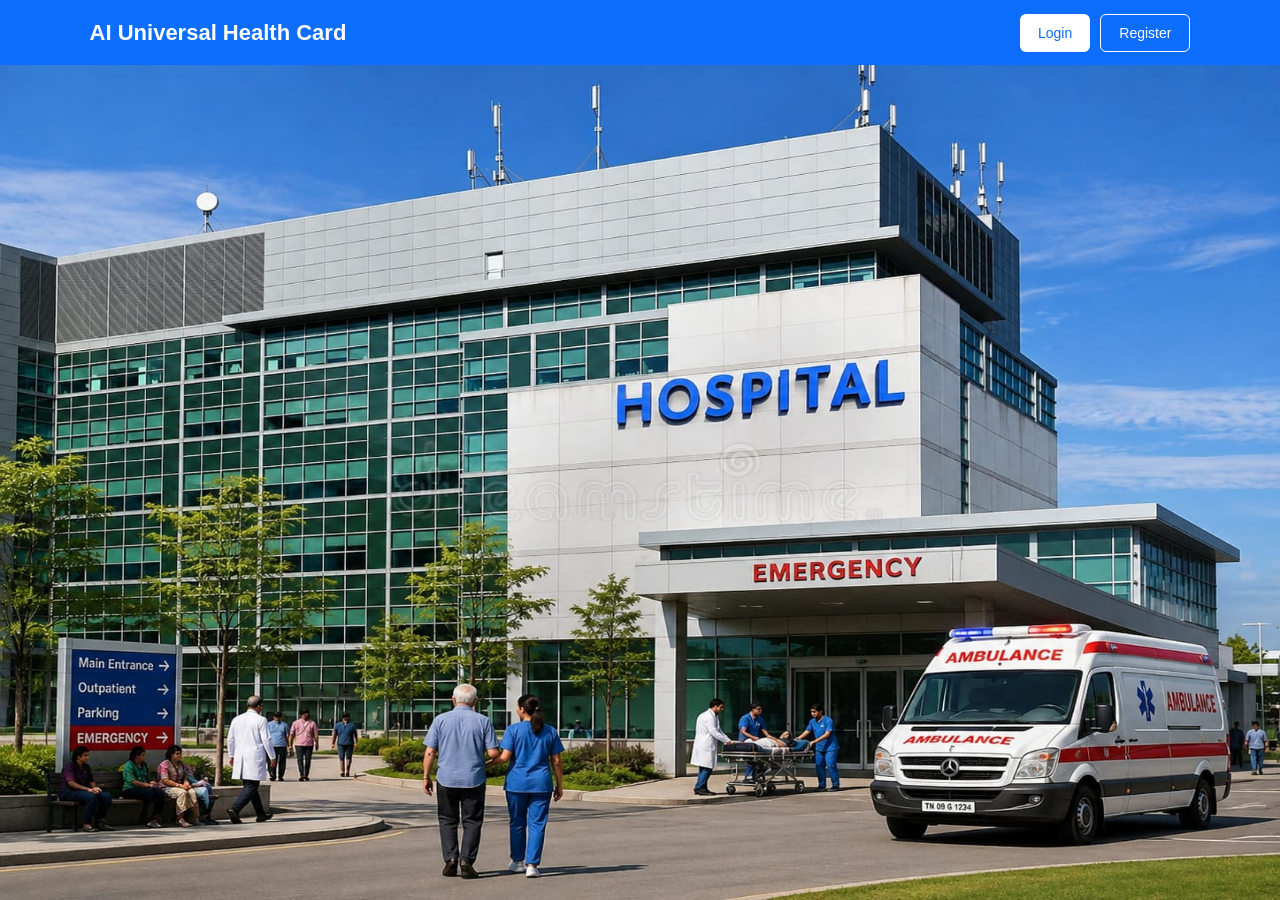
==== ai_universal_health_card_real/frontend/index.html @ 3edf0f59 "Initial AI Universal Health Card project" ====
<!doctype html>
<html lang="en">
  <head>
    <meta charset="UTF-8" />

    <meta name="viewport" content="width=device-width, initial-scale=1.0" />

    <title>AI Universal Health Card</title>

    <style>
      * {
        margin: 0;
        padding: 0;
        box-sizing: border-box;
      }

      html,
      body {
        width: 100%;
        height: 100%;
        font-family: Arial, sans-serif;
        background: white;
        overflow: hidden;
      }

      /* =========================
       HEADER
    ========================== */

      .header {
        width: 100%;
        height: 65px;

        background: #0d6efd;

        display: flex;
        align-items: center;
        justify-content: space-between;

        padding: 0 7%;

        position: relative;
        z-index: 10;
      }

      .logo {
        color: white;
        font-size: 22px;
        font-weight: bold;
      }

      .buttons {
        display: flex;
        gap: 10px;
      }

      button {
        cursor: pointer;
        font-size: 14px;
        border-radius: 6px;
        padding: 10px 18px;
      }

      .login-btn {
        background: white;
        color: #0d6efd;
        border: none;
      }

      .register-btn {
        background: transparent;
        color: white;
        border: 1px solid white;
      }

      .login-btn:hover {
        background: #eaf2ff;
      }

      .register-btn:hover {
        background: white;
        color: #0d6efd;
      }

      /* =========================
       HOSPITAL IMAGE
       FULL SCREEN
       NO WHITE SPACE
    ========================== */

      .hospital-section {
        width: 100%;
        height: calc(100vh - 65px);

        background-image: url("hospital.jpg");

        /* Full image area */
        background-size: 100% 100%;

        background-position: center;
        background-repeat: no-repeat;
      }

      /* =========================
       MOBILE
    ========================== */

      @media (max-width: 700px) {
        .header {
          height: 60px;
          padding: 0 5%;
        }

        .logo {
          font-size: 17px;
        }

        .buttons {
          gap: 6px;
        }

        button {
          padding: 8px 11px;
          font-size: 12px;
        }

        .hospital-section {
          width: 100%;
          height: calc(100vh - 60px);

          background-image: url("hospital.jpg");

          /* Mobile-லயும் full screen */
          background-size: 100% 100%;

          background-position: center;
          background-repeat: no-repeat;
        }
      }
    </style>
  </head>

  <body>
    <!-- =========================
       HEADER
  ========================== -->

    <header class="header">
      <div class="logo">AI Universal Health Card</div>

      <div class="buttons">
        <button class="login-btn" onclick="goToLogin()">Login</button>

        <button class="register-btn" onclick="goToRegister()">Register</button>
      </div>
    </header>

    <!-- =========================
       HOSPITAL BACKGROUND
       NO TEXT OVER IMAGE
  ========================== -->

    <section class="hospital-section"></section>

    <!-- =========================
       JAVASCRIPT
  ========================== -->

    <script>
      function goToLogin() {
        window.location.href = "login.html";
      }

      function goToRegister() {
        window.location.href = "register.html";
      }
    </script>
  </body>
</html>
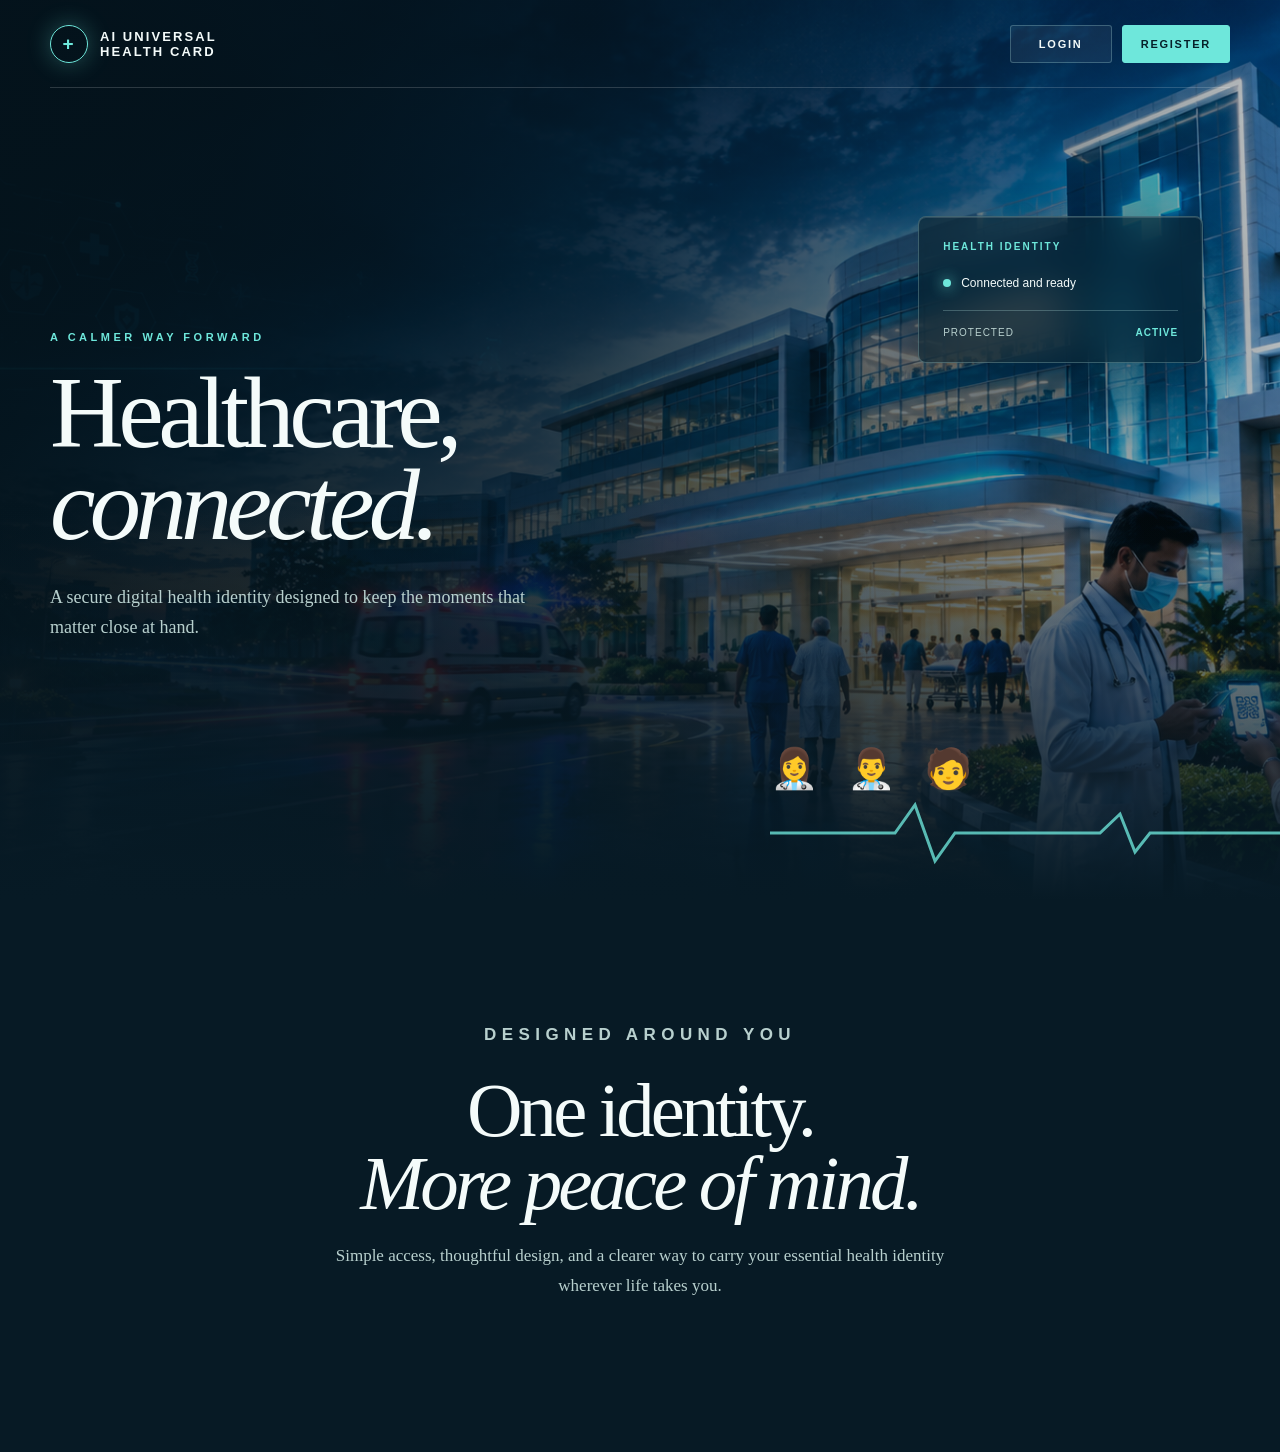
==== commit 2cf42155: "Redesign public healthcare homepage" ====
--- a/ai_universal_health_card_real/frontend/index.html
+++ b/ai_universal_health_card_real/frontend/index.html
@@ -2,178 +2,474 @@
 <html lang="en">
   <head>
     <meta charset="UTF-8" />
-
     <meta name="viewport" content="width=device-width, initial-scale=1.0" />
-
+    <meta name="theme-color" content="#071a25" />
     <title>AI Universal Health Card</title>
-
     <style>
+      :root {
+        --ink: #f4fbfa;
+        --muted: #b8d0ce;
+        --cyan: #6ee7db;
+        --navy: #071a25;
+        --glass: rgba(7, 31, 42, 0.62);
+        --line: rgba(205, 255, 247, 0.24);
+      }
+
       * {
+        box-sizing: border-box;
         margin: 0;
-        padding: 0;
-        box-sizing: border-box;
-      }
-
-      html,
+      }
+      html {
+        scroll-behavior: smooth;
+      }
       body {
-        width: 100%;
-        height: 100%;
-        font-family: Arial, sans-serif;
-        background: white;
-        overflow: hidden;
-      }
-
-      /* =========================
-       HEADER
-    ========================== */
-
-      .header {
-        width: 100%;
-        height: 65px;
-
-        background: #0d6efd;
-
+        min-width: 320px;
+        overflow-x: hidden;
+        background: var(--navy);
+        color: var(--ink);
+        font-family: Georgia, "Times New Roman", serif;
+      }
+      a {
+        color: inherit;
+      }
+
+      .site-header {
+        position: absolute;
+        inset: 0 0 auto;
+        z-index: 10;
         display: flex;
         align-items: center;
         justify-content: space-between;
-
-        padding: 0 7%;
-
-        position: relative;
-        z-index: 10;
-      }
-
-      .logo {
-        color: white;
-        font-size: 22px;
-        font-weight: bold;
-      }
-
-      .buttons {
+        width: min(1180px, calc(100% - 48px));
+        height: 88px;
+        margin: auto;
+        border-bottom: 1px solid rgba(255, 255, 255, 0.16);
+      }
+      .brand {
+        display: inline-flex;
+        align-items: center;
+        gap: 12px;
+        color: var(--ink);
+        font-family: "Trebuchet MS", sans-serif;
+        font-size: 13px;
+        font-weight: 700;
+        letter-spacing: 0.16em;
+        text-decoration: none;
+        text-transform: uppercase;
+      }
+      .brand-mark {
+        display: grid;
+        width: 38px;
+        height: 38px;
+        place-items: center;
+        border: 1px solid var(--cyan);
+        border-radius: 50%;
+        color: var(--cyan);
+        font-size: 19px;
+        box-shadow: 0 0 24px rgba(110, 231, 219, 0.3);
+      }
+      .actions {
         display: flex;
         gap: 10px;
       }
-
-      button {
-        cursor: pointer;
-        font-size: 14px;
-        border-radius: 6px;
-        padding: 10px 18px;
-      }
-
-      .login-btn {
-        background: white;
-        color: #0d6efd;
-        border: none;
-      }
-
-      .register-btn {
-        background: transparent;
-        color: white;
-        border: 1px solid white;
-      }
-
-      .login-btn:hover {
-        background: #eaf2ff;
-      }
-
-      .register-btn:hover {
-        background: white;
-        color: #0d6efd;
-      }
-
-      /* =========================
-       HOSPITAL IMAGE
-       FULL SCREEN
-       NO WHITE SPACE
-    ========================== */
-
-      .hospital-section {
-        width: 100%;
-        height: calc(100vh - 65px);
-
-        background-image: url("hospital.jpg");
-
-        /* Full image area */
-        background-size: 100% 100%;
-
-        background-position: center;
-        background-repeat: no-repeat;
-      }
-
-      /* =========================
-       MOBILE
-    ========================== */
-
-      @media (max-width: 700px) {
-        .header {
-          height: 60px;
-          padding: 0 5%;
-        }
-
-        .logo {
-          font-size: 17px;
-        }
-
-        .buttons {
-          gap: 6px;
-        }
-
-        button {
-          padding: 8px 11px;
-          font-size: 12px;
-        }
-
-        .hospital-section {
-          width: 100%;
-          height: calc(100vh - 60px);
-
-          background-image: url("hospital.jpg");
-
-          /* Mobile-லயும் full screen */
-          background-size: 100% 100%;
-
-          background-position: center;
-          background-repeat: no-repeat;
+      .action {
+        display: inline-flex;
+        align-items: center;
+        justify-content: center;
+        min-width: 102px;
+        padding: 12px 18px;
+        border: 1px solid var(--line);
+        border-radius: 3px;
+        font-family: "Trebuchet MS", sans-serif;
+        font-size: 11px;
+        font-weight: 700;
+        letter-spacing: 0.16em;
+        text-decoration: none;
+        text-transform: uppercase;
+        transition:
+          transform 180ms ease,
+          background 180ms ease,
+          color 180ms ease;
+      }
+      .action:hover {
+        transform: translateY(-2px);
+      }
+      .action-login {
+        background: rgba(255, 255, 255, 0.06);
+      }
+      .action-register {
+        border-color: var(--cyan);
+        background: var(--cyan);
+        color: #062029;
+      }
+      .action-register:hover {
+        background: #b4fff5;
+      }
+
+      .hero {
+        position: relative;
+        display: grid;
+        min-height: 100vh;
+        align-items: center;
+        isolation: isolate;
+        overflow: hidden;
+        background:
+          linear-gradient(
+            90deg,
+            rgba(4, 19, 27, 0.95) 0%,
+            rgba(4, 20, 28, 0.78) 46%,
+            rgba(4, 21, 28, 0.28) 100%
+          ),
+          url("hospital.jpg") center / cover no-repeat;
+      }
+      .hero::after {
+        position: absolute;
+        inset: 0;
+        z-index: -1;
+        background: linear-gradient(180deg, transparent 55%, var(--navy) 100%);
+        content: "";
+      }
+      .hero-inner {
+        position: relative;
+        z-index: 2;
+        width: min(1180px, calc(100% - 48px));
+        margin: 0 auto;
+        padding-top: 74px;
+      }
+      .eyebrow {
+        margin-bottom: 24px;
+        color: var(--cyan);
+        font-family: "Trebuchet MS", sans-serif;
+        font-size: 11px;
+        font-weight: 700;
+        letter-spacing: 0.32em;
+        text-transform: uppercase;
+      }
+      h1 {
+        max-width: 680px;
+        font-size: clamp(3.4rem, 8vw, 7.5rem);
+        font-weight: 400;
+        letter-spacing: -0.055em;
+        line-height: 0.9;
+      }
+      .hero-copy {
+        max-width: 480px;
+        margin-top: 30px;
+        color: var(--muted);
+        font-size: 18px;
+        line-height: 1.7;
+      }
+
+      .glass-card {
+        position: absolute;
+        top: 24%;
+        right: max(6%, calc((100% - 1180px) / 2));
+        width: 285px;
+        padding: 24px;
+        border: 1px solid var(--line);
+        border-radius: 8px;
+        background: var(--glass);
+        box-shadow:
+          0 22px 80px rgba(0, 0, 0, 0.35),
+          inset 0 1px rgba(255, 255, 255, 0.14);
+        backdrop-filter: blur(18px);
+        animation: drift 6s ease-in-out infinite;
+      }
+      .card-label {
+        margin-bottom: 24px;
+        color: var(--cyan);
+        font-family: "Trebuchet MS", sans-serif;
+        font-size: 10px;
+        font-weight: 700;
+        letter-spacing: 0.2em;
+        text-transform: uppercase;
+      }
+      .card-pulse {
+        display: flex;
+        align-items: center;
+        gap: 10px;
+        margin-bottom: 20px;
+        font-family: "Trebuchet MS", sans-serif;
+        font-size: 12px;
+      }
+      .pulse-dot {
+        width: 8px;
+        height: 8px;
+        border-radius: 50%;
+        background: var(--cyan);
+        box-shadow: 0 0 14px var(--cyan);
+      }
+      .card-rule {
+        height: 1px;
+        margin: 16px 0;
+        background: var(--line);
+      }
+      .card-foot {
+        display: flex;
+        justify-content: space-between;
+        color: var(--muted);
+        font-family: "Trebuchet MS", sans-serif;
+        font-size: 10px;
+        letter-spacing: 0.1em;
+        text-transform: uppercase;
+      }
+      .card-foot strong {
+        color: var(--cyan);
+      }
+
+      .ambulance,
+      .person {
+        position: absolute;
+        z-index: 1;
+        user-select: none;
+      }
+      .ambulance {
+        bottom: 13%;
+        left: -100px;
+        font-size: 64px;
+        animation: drive 14s linear infinite;
+      }
+      .person {
+        bottom: 12%;
+        font-size: 39px;
+        animation: bob 4s ease-in-out infinite;
+      }
+      .person-one {
+        right: 36%;
+      }
+      .person-two {
+        right: 30%;
+        animation-delay: -1.3s;
+      }
+      .person-three {
+        right: 24%;
+        animation-delay: -2.4s;
+      }
+
+      .ecg {
+        position: absolute;
+        right: 0;
+        bottom: 32px;
+        width: min(510px, 45vw);
+        height: 70px;
+        overflow: hidden;
+        opacity: 0.78;
+      }
+      .ecg-line {
+        width: 1020px;
+        height: 70px;
+        background: url("data:image/svg+xml,%3Csvg xmlns='http://www.w3.org/2000/svg' width='1020' height='70'%3E%3Cpolyline points='0,35 100,35 125,35 145,7 165,63 185,35 300,35 330,35 350,16 365,54 380,35 500,35 530,35 550,5 570,65 590,35 700,35 730,35 750,12 770,58 790,35 1020,35' fill='none' stroke='%236ee7db' stroke-width='3'/%3E%3C/svg%3E")
+          repeat-x;
+        animation: ecgMove 3.8s linear infinite;
+      }
+
+      .reveal-section {
+        padding: 120px 24px 150px;
+        background: var(--navy);
+        text-align: center;
+      }
+      .reveal-section > div {
+        max-width: 650px;
+        margin: auto;
+      }
+      .reveal-section h2 {
+        margin-bottom: 20px;
+        font-size: clamp(2.5rem, 6vw, 5.5rem);
+        font-weight: 400;
+        letter-spacing: -0.05em;
+        line-height: 0.95;
+      }
+      .reveal-section p {
+        color: var(--muted);
+        font-size: 17px;
+        line-height: 1.8;
+      }
+      .reveal {
+        opacity: 0;
+        transform: translateY(38px);
+        transition:
+          opacity 800ms ease,
+          transform 800ms ease;
+      }
+      .reveal.visible {
+        opacity: 1;
+        transform: translateY(0);
+      }
+
+      @keyframes drive {
+        from {
+          transform: translateX(0);
+        }
+        to {
+          transform: translateX(calc(100vw + 180px));
+        }
+      }
+      @keyframes bob {
+        0%,
+        100% {
+          transform: translateY(0);
+        }
+        50% {
+          transform: translateY(-17px);
+        }
+      }
+      @keyframes drift {
+        0%,
+        100% {
+          transform: translateY(0) rotate(1deg);
+        }
+        50% {
+          transform: translateY(-14px) rotate(-1deg);
+        }
+      }
+      @keyframes ecgMove {
+        from {
+          transform: translateX(0);
+        }
+        to {
+          transform: translateX(-300px);
+        }
+      }
+
+      @media (max-width: 760px) {
+        .site-header {
+          width: calc(100% - 32px);
+          height: 72px;
+        }
+        .brand {
+          font-size: 10px;
+          letter-spacing: 0.1em;
+        }
+        .brand-mark {
+          width: 32px;
+          height: 32px;
+          font-size: 15px;
+        }
+        .action {
+          min-width: 78px;
+          padding: 10px 11px;
+          font-size: 9px;
+        }
+        .hero-inner {
+          width: calc(100% - 32px);
+          padding-top: 100px;
+        }
+        .hero-copy {
+          max-width: 350px;
+          font-size: 16px;
+        }
+        .glass-card {
+          top: auto;
+          right: 16px;
+          bottom: 112px;
+          width: 220px;
+          padding: 17px;
+        }
+        .card-label {
+          margin-bottom: 15px;
+        }
+        .card-rule {
+          margin: 10px 0;
+        }
+        .person {
+          bottom: 20%;
+          font-size: 28px;
+        }
+        .person-one {
+          right: 34%;
+        }
+        .person-two {
+          right: 22%;
+        }
+        .person-three {
+          right: 10%;
+        }
+        .ambulance {
+          bottom: 8%;
+          font-size: 46px;
+        }
+        .ecg {
+          bottom: 20px;
+          width: 250px;
+        }
+      }
+      @media (prefers-reduced-motion: reduce) {
+        *,
+        *::before,
+        *::after {
+          animation-duration: 0.01ms !important;
+          scroll-behavior: auto !important;
+          transition-duration: 0.01ms !important;
         }
       }
     </style>
   </head>
-
   <body>
-    <!-- =========================
-       HEADER
-  ========================== -->
-
-    <header class="header">
-      <div class="logo">AI Universal Health Card</div>
-
-      <div class="buttons">
-        <button class="login-btn" onclick="goToLogin()">Login</button>
-
-        <button class="register-btn" onclick="goToRegister()">Register</button>
-      </div>
+    <header class="site-header">
+      <a
+        class="brand"
+        href="index.html"
+        aria-label="AI Universal Health Card home"
+      >
+        <span class="brand-mark">+</span>
+        <span>AI Universal<br />Health Card</span>
+      </a>
+      <nav class="actions" aria-label="Account access">
+        <a class="action action-login" href="login.html">Login</a>
+        <a class="action action-register" href="register.html">Register</a>
+      </nav>
     </header>
 
-    <!-- =========================
-       HOSPITAL BACKGROUND
-       NO TEXT OVER IMAGE
-  ========================== -->
-
-    <section class="hospital-section"></section>
-
-    <!-- =========================
-       JAVASCRIPT
-  ========================== -->
+    <main>
+      <section class="hero" aria-labelledby="hero-title">
+        <div class="hero-inner">
+          <p class="eyebrow">A calmer way forward</p>
+          <h1 id="hero-title">Healthcare,<br /><em>connected.</em></h1>
+          <p class="hero-copy">
+            A secure digital health identity designed to keep the moments that
+            matter close at hand.
+          </p>
+        </div>
+        <aside class="glass-card" aria-label="Secure health identity preview">
+          <p class="card-label">Health identity</p>
+          <p class="card-pulse">
+            <span class="pulse-dot"></span> Connected and ready
+          </p>
+          <div class="card-rule"></div>
+          <div class="card-foot">
+            <span>Protected</span><strong>Active</strong>
+          </div>
+        </aside>
+        <div class="ambulance" aria-hidden="true">🚑</div>
+        <div class="person person-one" aria-hidden="true">👩‍⚕️</div>
+        <div class="person person-two" aria-hidden="true">👨‍⚕️</div>
+        <div class="person person-three" aria-hidden="true">🧑</div>
+        <div class="ecg" aria-hidden="true"><div class="ecg-line"></div></div>
+      </section>
+      <section class="reveal-section">
+        <div class="reveal">
+          <p class="eyebrow">Designed around you</p>
+          <h2>One identity.<br /><em>More peace of mind.</em></h2>
+          <p>
+            Simple access, thoughtful design, and a clearer way to carry your
+            essential health identity wherever life takes you.
+          </p>
+        </div>
+      </section>
+    </main>
 
     <script>
-      function goToLogin() {
-        window.location.href = "login.html";
-      }
-
-      function goToRegister() {
-        window.location.href = "register.html";
-      }
+      const reveal = document.querySelector(".reveal");
+      const observer = new IntersectionObserver(
+        ([entry]) => {
+          if (entry.isIntersecting) {
+            entry.target.classList.add("visible");
+            observer.disconnect();
+          }
+        },
+        { threshold: 0.2 },
+      );
+      observer.observe(reveal);
     </script>
   </body>
 </html>
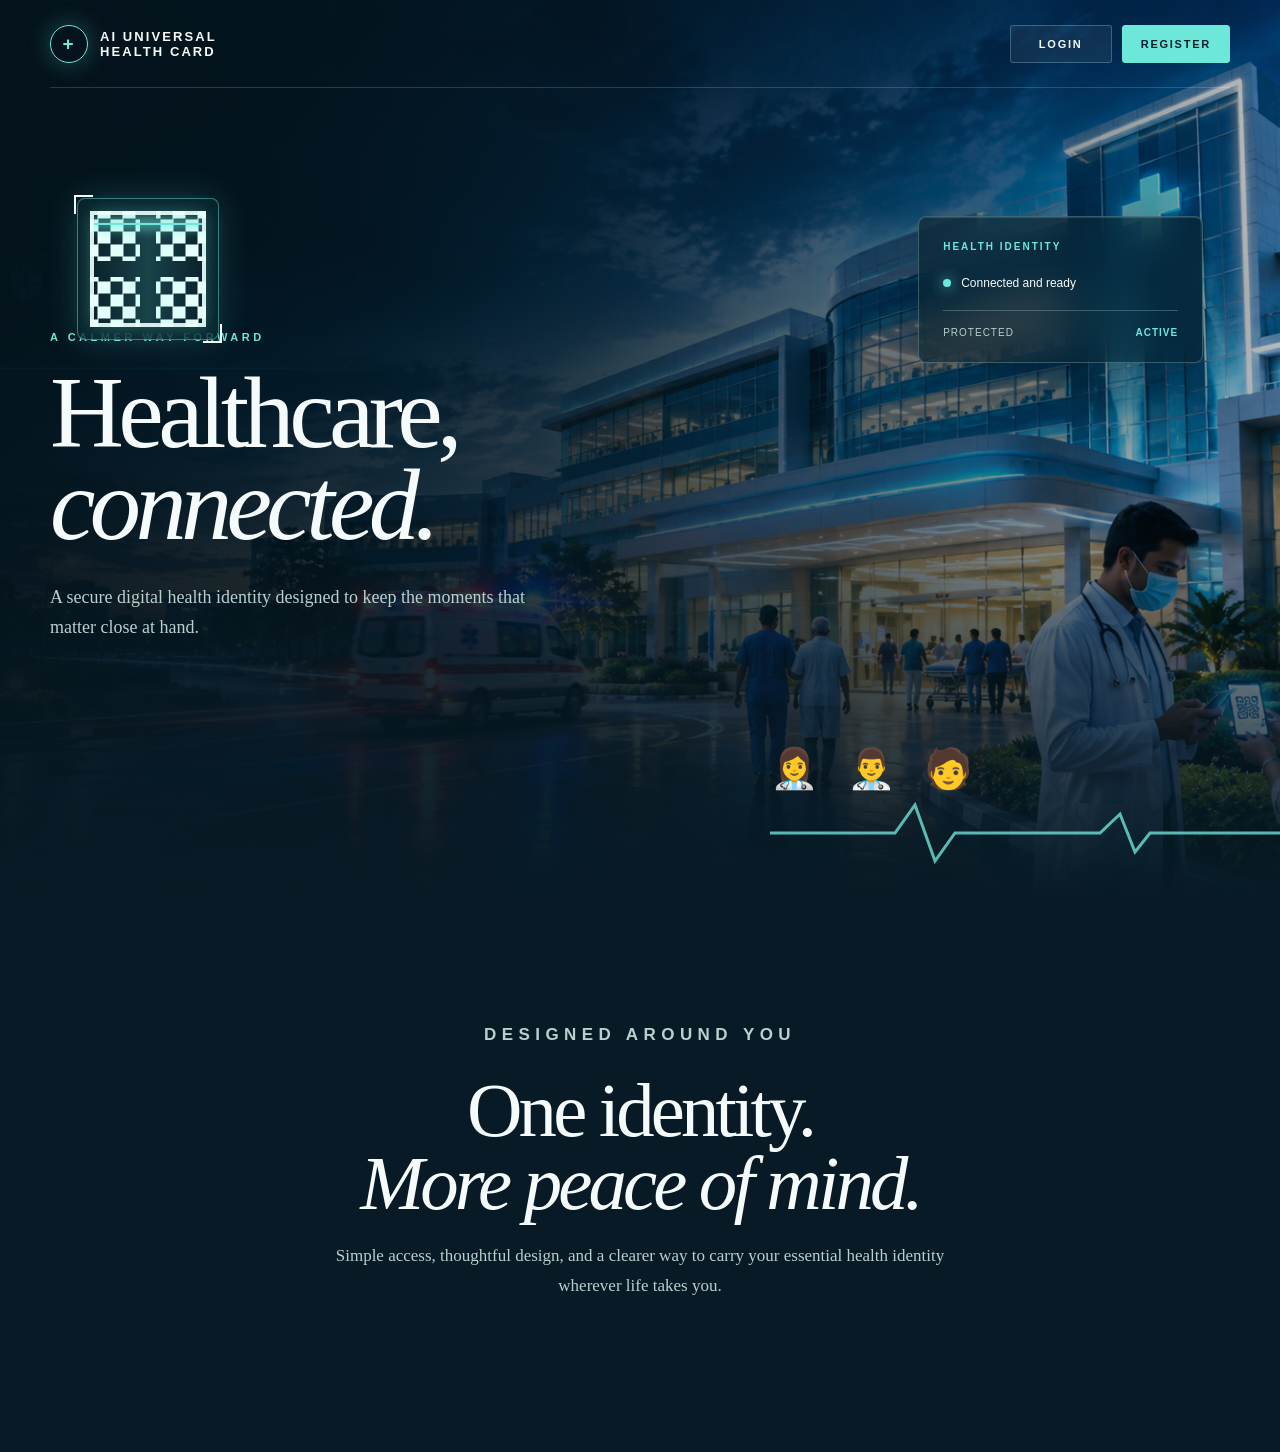
==== commit 6d1df1f1: "Add remaining homepage animations" ====
--- a/ai_universal_health_card_real/frontend/index.html
+++ b/ai_universal_health_card_real/frontend/index.html
@@ -217,6 +217,161 @@
         color: var(--cyan);
       }
 
+      .qr-visual {
+        position: absolute;
+        top: 22%;
+        left: max(6%, calc((100% - 1180px) / 2));
+        z-index: 2;
+        width: 142px;
+        height: 142px;
+        padding: 12px;
+        border: 1px solid rgba(110, 231, 219, 0.48);
+        border-radius: 8px;
+        background: rgba(4, 28, 37, 0.58);
+        box-shadow:
+          0 0 34px rgba(110, 231, 219, 0.18),
+          inset 0 0 22px rgba(110, 231, 219, 0.08);
+        backdrop-filter: blur(12px);
+        animation: qrPulse 3.5s ease-in-out infinite;
+      }
+
+      .qr-visual::before,
+      .qr-visual::after {
+        position: absolute;
+        width: 17px;
+        height: 17px;
+        border-color: var(--cyan);
+        content: "";
+      }
+
+      .qr-visual::before {
+        top: -4px;
+        left: -4px;
+        border-top: 2px solid;
+        border-left: 2px solid;
+      }
+
+      .qr-visual::after {
+        right: -4px;
+        bottom: -4px;
+        border-right: 2px solid;
+        border-bottom: 2px solid;
+      }
+
+      .qr-code {
+        position: relative;
+        width: 100%;
+        height: 100%;
+        overflow: hidden;
+        border: 4px solid rgba(233, 255, 252, 0.92);
+        background:
+          linear-gradient(
+            90deg,
+            transparent 43%,
+            #09232d 43% 57%,
+            transparent 57%
+          ),
+          linear-gradient(
+            0deg,
+            transparent 43%,
+            #09232d 43% 57%,
+            transparent 57%
+          ),
+          repeating-conic-gradient(#e9fffc 0 25%, #09232d 0 50%) 50% / 25px 25px;
+        box-shadow: 0 0 18px rgba(110, 231, 219, 0.4);
+      }
+
+      .qr-code::before {
+        position: absolute;
+        inset: 8px 0 auto;
+        height: 2px;
+        background: var(--cyan);
+        box-shadow: 0 0 12px 3px rgba(110, 231, 219, 0.8);
+        content: "";
+        animation: qrScan 2.4s ease-in-out infinite;
+      }
+
+      .qr-code::after {
+        position: absolute;
+        inset: 0;
+        background: linear-gradient(
+          90deg,
+          transparent,
+          rgba(110, 231, 219, 0.16),
+          transparent
+        );
+        content: "";
+        animation: qrSheen 3.2s linear infinite;
+      }
+
+      .particles {
+        position: absolute;
+        inset: 0;
+        z-index: 0;
+        overflow: hidden;
+        pointer-events: none;
+      }
+
+      .particle {
+        position: absolute;
+        width: 4px;
+        height: 4px;
+        border-radius: 50%;
+        background: var(--cyan);
+        box-shadow: 0 0 12px 2px rgba(110, 231, 219, 0.62);
+        opacity: 0;
+        animation: particleFloat 9s ease-in-out infinite;
+      }
+
+      .particle:nth-child(1) {
+        top: 16%;
+        left: 14%;
+        animation-delay: -1s;
+      }
+      .particle:nth-child(2) {
+        top: 31%;
+        left: 27%;
+        width: 3px;
+        height: 3px;
+        animation-delay: -5s;
+      }
+      .particle:nth-child(3) {
+        top: 63%;
+        left: 8%;
+        animation-delay: -7s;
+      }
+      .particle:nth-child(4) {
+        top: 78%;
+        left: 19%;
+        width: 3px;
+        height: 3px;
+        animation-delay: -3s;
+      }
+      .particle:nth-child(5) {
+        top: 12%;
+        right: 35%;
+        width: 3px;
+        height: 3px;
+        animation-delay: -6s;
+      }
+      .particle:nth-child(6) {
+        top: 42%;
+        right: 11%;
+        animation-delay: -2s;
+      }
+      .particle:nth-child(7) {
+        top: 70%;
+        right: 18%;
+        width: 3px;
+        height: 3px;
+        animation-delay: -8s;
+      }
+      .particle:nth-child(8) {
+        top: 83%;
+        right: 42%;
+        animation-delay: -4s;
+      }
+
       .ambulance,
       .person {
         position: absolute;
@@ -330,6 +485,53 @@
           transform: translateX(-300px);
         }
       }
+      @keyframes qrScan {
+        0%,
+        100% {
+          transform: translateY(0);
+          opacity: 0.55;
+        }
+        50% {
+          transform: translateY(104px);
+          opacity: 1;
+        }
+      }
+      @keyframes qrSheen {
+        from {
+          transform: translateX(-130%);
+        }
+        to {
+          transform: translateX(130%);
+        }
+      }
+      @keyframes qrPulse {
+        0%,
+        100% {
+          box-shadow:
+            0 0 34px rgba(110, 231, 219, 0.18),
+            inset 0 0 22px rgba(110, 231, 219, 0.08);
+        }
+        50% {
+          box-shadow:
+            0 0 48px rgba(110, 231, 219, 0.34),
+            inset 0 0 28px rgba(110, 231, 219, 0.13);
+        }
+      }
+      @keyframes particleFloat {
+        0%,
+        100% {
+          opacity: 0;
+          transform: translate3d(0, 20px, 0) scale(0.7);
+        }
+        25%,
+        75% {
+          opacity: 0.65;
+        }
+        50% {
+          opacity: 0.95;
+          transform: translate3d(18px, -34px, 0) scale(1);
+        }
+      }
 
       @media (max-width: 760px) {
         .site-header {
@@ -357,6 +559,18 @@
         .hero-copy {
           max-width: 350px;
           font-size: 16px;
+        }
+        .qr-visual {
+          top: auto;
+          right: 16px;
+          bottom: 290px;
+          left: auto;
+          width: 104px;
+          height: 104px;
+          padding: 9px;
+        }
+        .qr-code::before {
+          inset: 6px 0 auto;
         }
         .glass-card {
           top: auto;
@@ -391,6 +605,45 @@
         .ecg {
           bottom: 20px;
           width: 250px;
+        }
+      }
+
+      @media (max-width: 430px) {
+        .site-header {
+          width: calc(100% - 24px);
+        }
+        .brand {
+          gap: 7px;
+          font-size: 8px;
+        }
+        .brand-mark {
+          width: 28px;
+          height: 28px;
+          font-size: 13px;
+        }
+        .actions {
+          gap: 5px;
+        }
+        .action {
+          min-width: 68px;
+          padding: 9px 8px;
+          font-size: 8px;
+          letter-spacing: 0.1em;
+        }
+        .hero-inner {
+          width: calc(100% - 24px);
+        }
+        .qr-visual {
+          right: 12px;
+          bottom: 284px;
+          width: 88px;
+          height: 88px;
+          padding: 7px;
+        }
+        .glass-card {
+          right: 12px;
+          bottom: 104px;
+          width: 202px;
         }
       }
       @media (prefers-reduced-motion: reduce) {
@@ -429,6 +682,19 @@
             A secure digital health identity designed to keep the moments that
             matter close at hand.
           </p>
+        </div>
+        <div class="particles" aria-hidden="true">
+          <span class="particle"></span>
+          <span class="particle"></span>
+          <span class="particle"></span>
+          <span class="particle"></span>
+          <span class="particle"></span>
+          <span class="particle"></span>
+          <span class="particle"></span>
+          <span class="particle"></span>
+        </div>
+        <div class="qr-visual" aria-label="Decorative QR visual">
+          <div class="qr-code"></div>
         </div>
         <aside class="glass-card" aria-label="Secure health identity preview">
           <p class="card-label">Health identity</p>
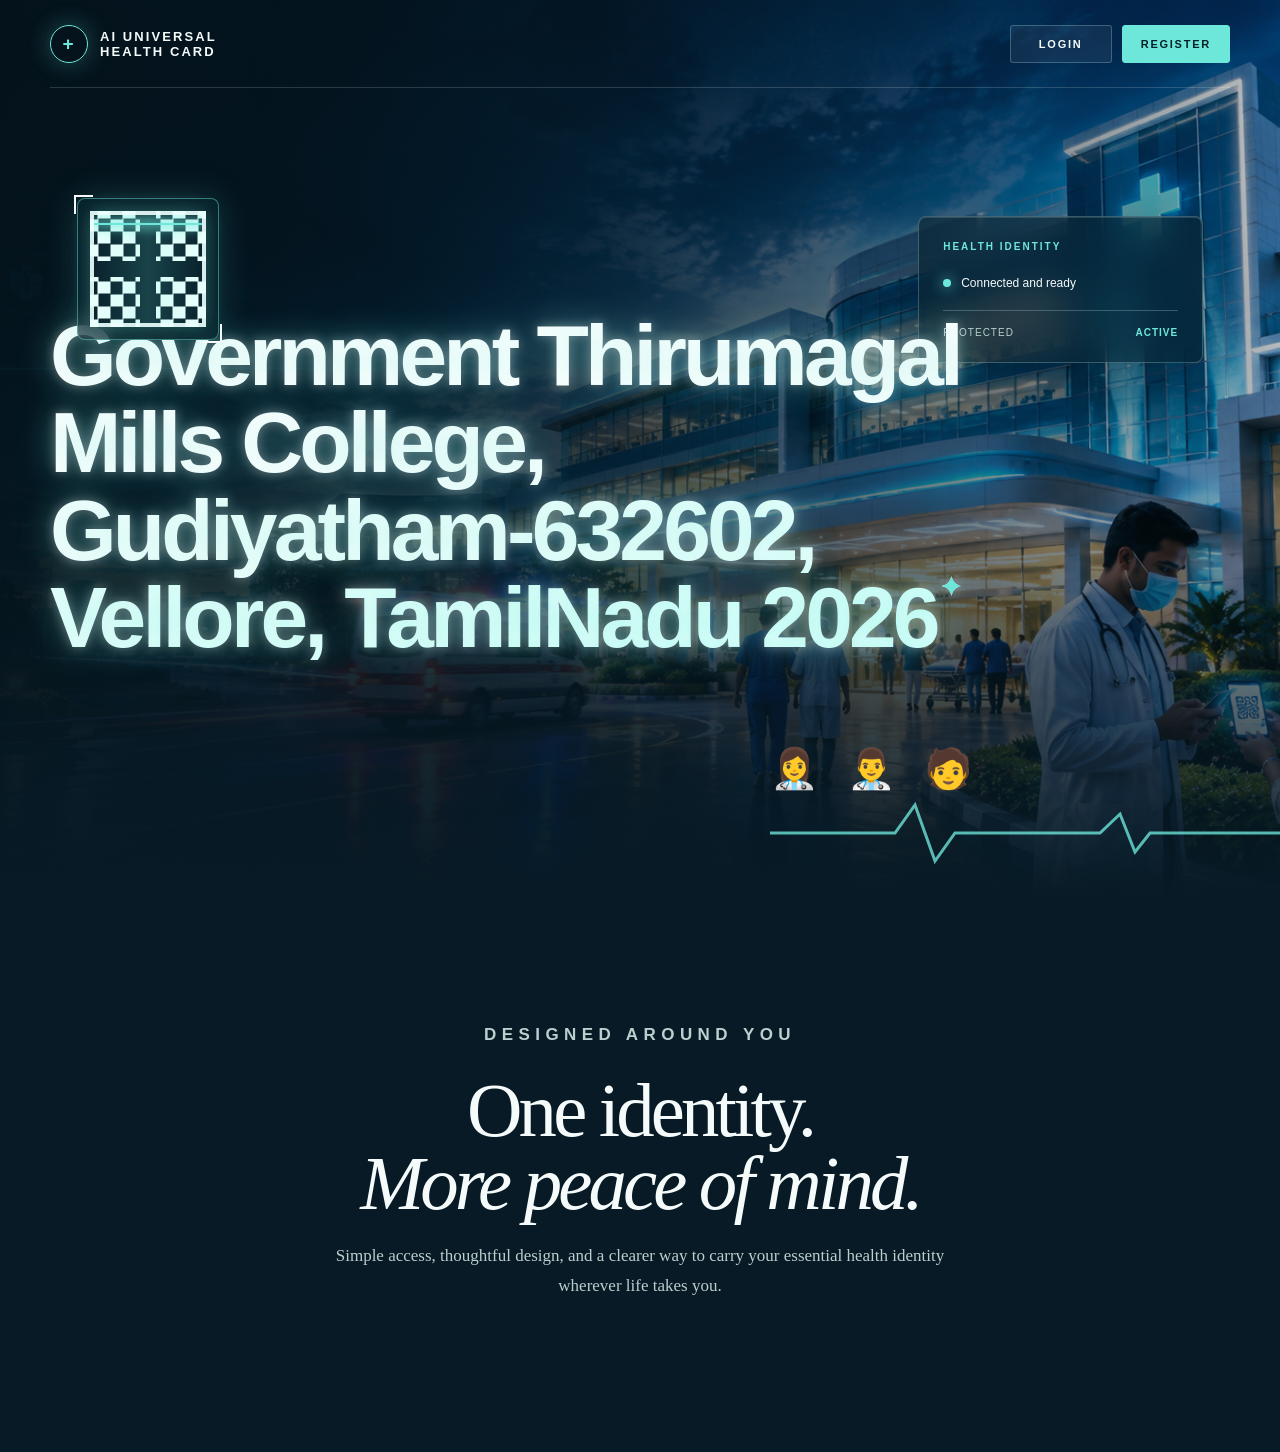
==== commit 894b35f8: "Upgrade futuristic healthcare homepage" ====
--- a/ai_universal_health_card_real/frontend/index.html
+++ b/ai_universal_health_card_real/frontend/index.html
@@ -135,6 +135,45 @@
         width: min(1180px, calc(100% - 48px));
         margin: 0 auto;
         padding-top: 74px;
+      }
+      .college-title {
+        max-width: 930px;
+        color: var(--ink);
+        font-family: "Trebuchet MS", sans-serif;
+        font-size: clamp(2.4rem, 6.7vw, 6.7rem);
+        font-weight: 700;
+        letter-spacing: -0.045em;
+        line-height: 1.02;
+        text-shadow:
+          0 0 12px rgba(255, 255, 255, 0.36),
+          0 0 34px rgba(110, 231, 219, 0.48);
+        animation: collegeJump 1.2s cubic-bezier(0.2, 1.4, 0.4, 1) both;
+      }
+      .college-title span {
+        display: inline;
+        background: linear-gradient(
+          110deg,
+          #fff 15%,
+          #c9fff8 43%,
+          #fff 55%,
+          #6ee7db 74%,
+          #fff 90%
+        );
+        background-size: 230% auto;
+        background-clip: text;
+        -webkit-background-clip: text;
+        -webkit-text-fill-color: transparent;
+        animation: collegeShimmer 4s linear 1.2s infinite;
+      }
+      .college-title span::after {
+        display: inline-block;
+        margin-left: 0.14em;
+        color: var(--cyan);
+        content: "✦";
+        font-size: 0.3em;
+        vertical-align: top;
+        -webkit-text-fill-color: var(--cyan);
+        animation: collegeSparkle 2.5s ease-in-out infinite;
       }
       .eyebrow {
         margin-bottom: 24px;
@@ -459,6 +498,38 @@
           transform: translateX(calc(100vw + 180px));
         }
       }
+      @keyframes collegeJump {
+        0% {
+          opacity: 0;
+          transform: translateY(48px) scale(0.8) rotate(-2deg);
+        }
+        55% {
+          transform: translateY(-13px) scale(1.04) rotate(1deg);
+        }
+        75% {
+          transform: translateY(5px) scale(0.98);
+        }
+        100% {
+          opacity: 1;
+          transform: none;
+        }
+      }
+      @keyframes collegeShimmer {
+        to {
+          background-position: 230% center;
+        }
+      }
+      @keyframes collegeSparkle {
+        0%,
+        100% {
+          opacity: 0.3;
+          transform: scale(0.7) rotate(0);
+        }
+        50% {
+          opacity: 1;
+          transform: scale(1.4) rotate(25deg);
+        }
+      }
       @keyframes bob {
         0%,
         100% {
@@ -676,12 +747,12 @@
     <main>
       <section class="hero" aria-labelledby="hero-title">
         <div class="hero-inner">
-          <p class="eyebrow">A calmer way forward</p>
-          <h1 id="hero-title">Healthcare,<br /><em>connected.</em></h1>
-          <p class="hero-copy">
-            A secure digital health identity designed to keep the moments that
-            matter close at hand.
-          </p>
+          <h1 id="hero-title" class="college-title">
+            <span
+              >Government Thirumagal Mills College, Gudiyatham-632602, Vellore,
+              TamilNadu 2026</span
+            >
+          </h1>
         </div>
         <div class="particles" aria-hidden="true">
           <span class="particle"></span>
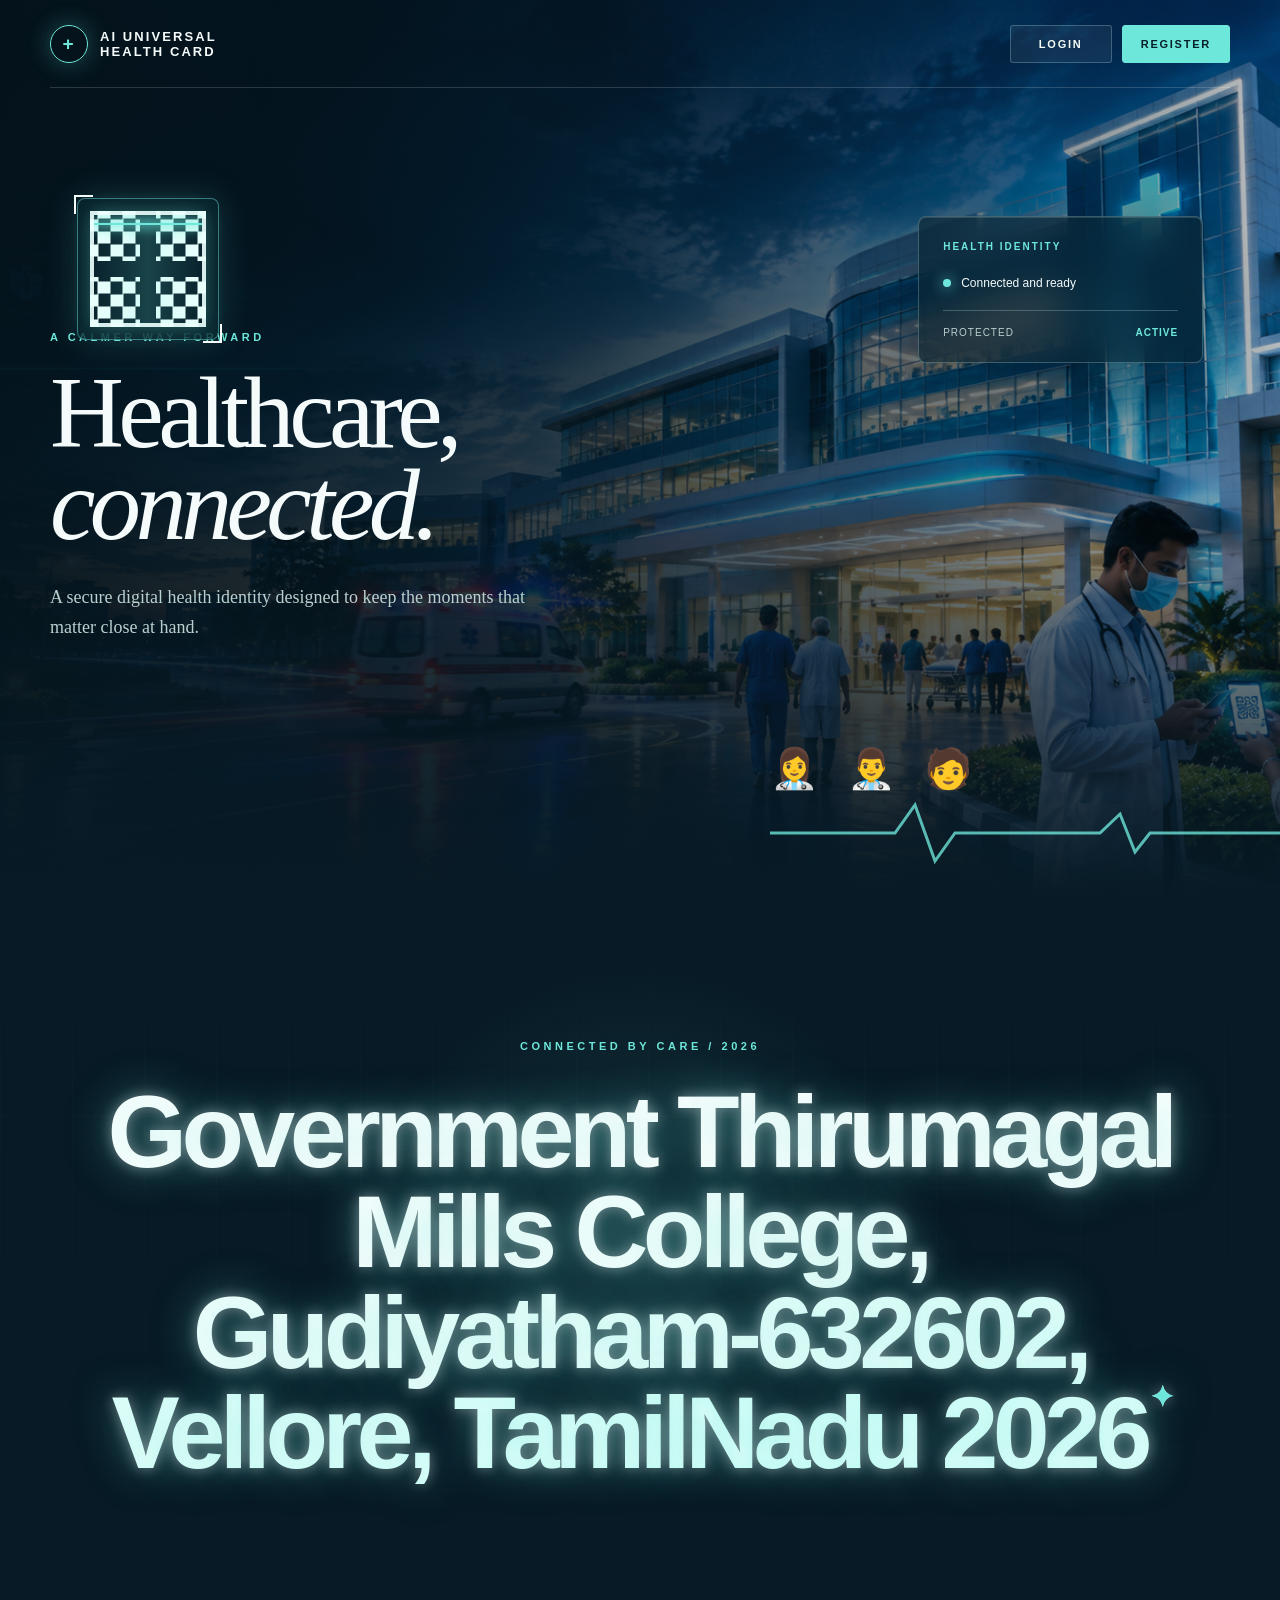
==== commit 623ade8b: "Refine futuristic healthcare homepage" ====
--- a/ai_universal_health_card_real/frontend/index.html
+++ b/ai_universal_health_card_real/frontend/index.html
@@ -137,17 +137,19 @@
         padding-top: 74px;
       }
       .college-title {
-        max-width: 930px;
+        max-width: 1080px;
+        margin: 0 auto;
         color: var(--ink);
         font-family: "Trebuchet MS", sans-serif;
-        font-size: clamp(2.4rem, 6.7vw, 6.7rem);
+        font-size: clamp(2.1rem, 7vw, 7.6rem);
         font-weight: 700;
         letter-spacing: -0.045em;
-        line-height: 1.02;
+        line-height: 0.98;
+        overflow-wrap: anywhere;
+        text-wrap: balance;
         text-shadow:
           0 0 12px rgba(255, 255, 255, 0.36),
           0 0 34px rgba(110, 231, 219, 0.48);
-        animation: collegeJump 1.2s cubic-bezier(0.2, 1.4, 0.4, 1) both;
       }
       .college-title span {
         display: inline;
@@ -458,25 +460,85 @@
       }
 
       .reveal-section {
-        padding: 120px 24px 150px;
-        background: var(--navy);
+        position: relative;
+        display: grid;
+        min-height: 78vh;
+        place-items: center;
+        overflow: hidden;
+        padding: 140px 24px 170px;
+        background:
+          radial-gradient(
+            circle at 50% 45%,
+            rgba(110, 231, 219, 0.13),
+            transparent 36%
+          ),
+          var(--navy);
         text-align: center;
       }
+      .reveal-section::before {
+        position: absolute;
+        inset: 0;
+        opacity: 0.32;
+        background-image:
+          linear-gradient(rgba(205, 255, 247, 0.05) 1px, transparent 1px),
+          linear-gradient(90deg, rgba(205, 255, 247, 0.05) 1px, transparent 1px);
+        background-size: 72px 72px;
+        content: "";
+        mask-image: linear-gradient(
+          to bottom,
+          transparent,
+          black 25%,
+          transparent 90%
+        );
+      }
       .reveal-section > div {
-        max-width: 650px;
+        position: relative;
+        z-index: 1;
+        width: min(1180px, 100%);
         margin: auto;
       }
+      .reveal-section .eyebrow {
+        margin-bottom: 30px;
+      }
       .reveal-section h2 {
-        margin-bottom: 20px;
-        font-size: clamp(2.5rem, 6vw, 5.5rem);
-        font-weight: 400;
-        letter-spacing: -0.05em;
-        line-height: 0.95;
-      }
-      .reveal-section p {
-        color: var(--muted);
-        font-size: 17px;
-        line-height: 1.8;
+        max-width: 1120px;
+        margin: 0 auto;
+        color: var(--ink);
+        font-family: "Trebuchet MS", sans-serif;
+        font-size: clamp(2.4rem, 8vw, 8.7rem);
+        font-weight: 700;
+        letter-spacing: -0.055em;
+        line-height: 0.98;
+        overflow-wrap: anywhere;
+        text-shadow:
+          0 0 14px rgba(255, 255, 255, 0.4),
+          0 0 42px rgba(110, 231, 219, 0.5);
+      }
+      .reveal-section h2 span {
+        display: inline;
+        background: linear-gradient(
+          110deg,
+          #fff 12%,
+          #c9fff8 40%,
+          #fff 52%,
+          #6ee7db 72%,
+          #fff 90%
+        );
+        background-size: 230% auto;
+        background-clip: text;
+        -webkit-background-clip: text;
+        -webkit-text-fill-color: transparent;
+        animation: collegeShimmer 4s linear 0.5s infinite;
+      }
+      .reveal-section h2 span::after {
+        display: inline-block;
+        margin-left: 0.12em;
+        color: var(--cyan);
+        content: "✦";
+        font-size: 0.28em;
+        vertical-align: top;
+        -webkit-text-fill-color: var(--cyan);
+        animation: collegeSparkle 2.5s ease-in-out infinite;
       }
       .reveal {
         opacity: 0;
@@ -488,6 +550,9 @@
       .reveal.visible {
         opacity: 1;
         transform: translateY(0);
+      }
+      .reveal.visible h2 {
+        animation: collegeJump 1.2s cubic-bezier(0.2, 1.4, 0.4, 1) both;
       }
 
       @keyframes drive {
@@ -747,12 +812,12 @@
     <main>
       <section class="hero" aria-labelledby="hero-title">
         <div class="hero-inner">
-          <h1 id="hero-title" class="college-title">
-            <span
-              >Government Thirumagal Mills College, Gudiyatham-632602, Vellore,
-              TamilNadu 2026</span
-            >
-          </h1>
+          <p class="eyebrow">A calmer way forward</p>
+          <h1 id="hero-title">Healthcare,<br /><em>connected.</em></h1>
+          <p class="hero-copy">
+            A secure digital health identity designed to keep the moments that
+            matter close at hand.
+          </p>
         </div>
         <div class="particles" aria-hidden="true">
           <span class="particle"></span>
@@ -785,12 +850,13 @@
       </section>
       <section class="reveal-section">
         <div class="reveal">
-          <p class="eyebrow">Designed around you</p>
-          <h2>One identity.<br /><em>More peace of mind.</em></h2>
-          <p>
-            Simple access, thoughtful design, and a clearer way to carry your
-            essential health identity wherever life takes you.
-          </p>
+          <p class="eyebrow">Connected by care / 2026</p>
+          <h2>
+            <span
+              >Government Thirumagal Mills College, Gudiyatham-632602, Vellore,
+              TamilNadu 2026</span
+            >
+          </h2>
         </div>
       </section>
     </main>
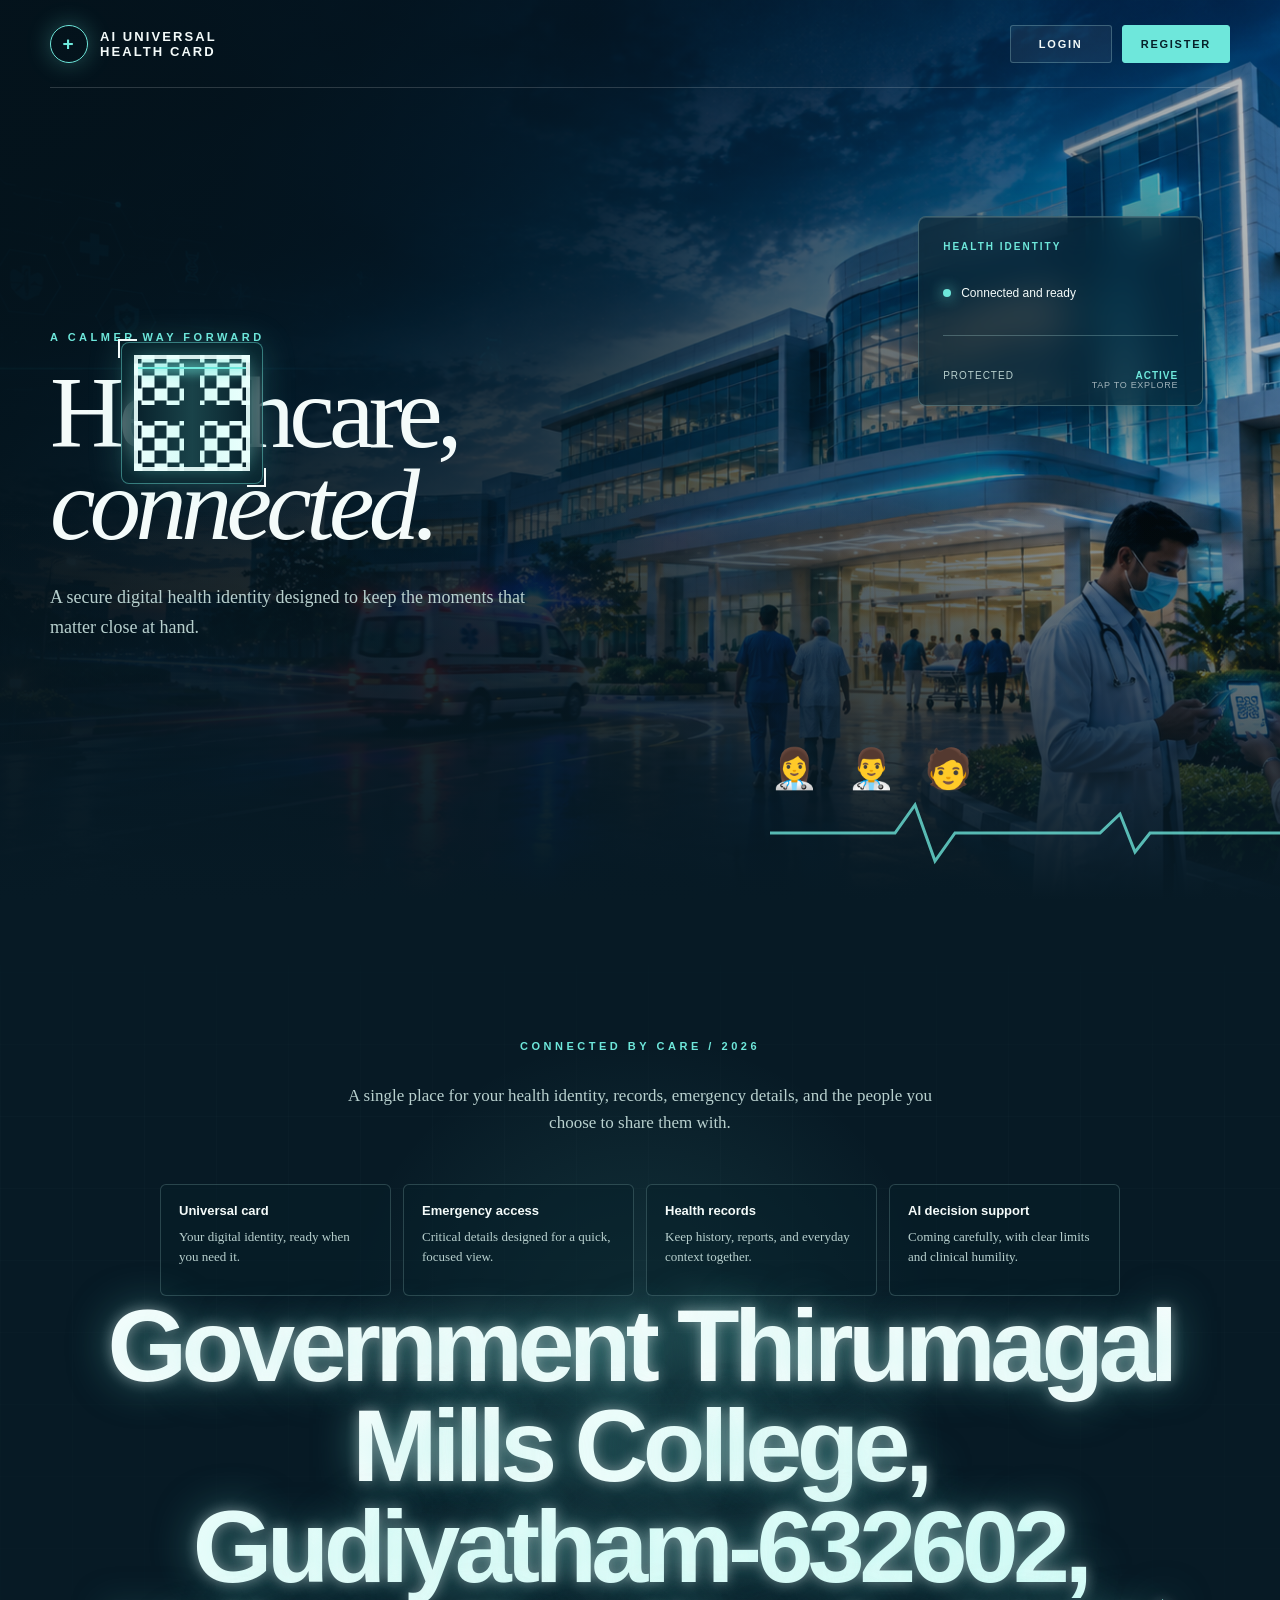
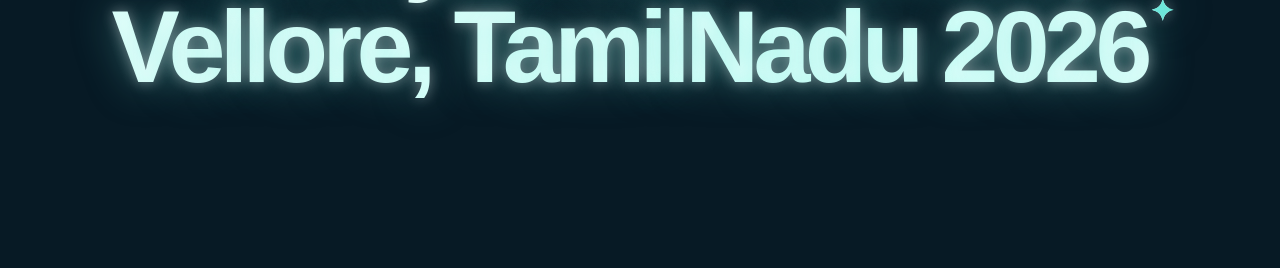
==== commit 5d509010: "Implemented pwa" ====
--- a/ai_universal_health_card_real/frontend/index.html
+++ b/ai_universal_health_card_real/frontend/index.html
@@ -4,6 +4,12 @@
     <meta charset="UTF-8" />
     <meta name="viewport" content="width=device-width, initial-scale=1.0" />
     <meta name="theme-color" content="#071a25" />
+    <meta name="description" content="AI Universal Health Card, a secure digital health identity." />
+    <meta name="mobile-web-app-capable" content="yes" />
+    <meta name="apple-mobile-web-app-capable" content="yes" />
+    <meta name="apple-mobile-web-app-status-bar-style" content="black-translucent" />
+    <link rel="manifest" href="manifest.webmanifest" />
+    <link rel="apple-touch-icon" href="assets/app_logo.jpeg" />
     <title>AI Universal Health Card</title>
     <style>
       :root {
@@ -206,6 +212,27 @@
         top: 24%;
         right: max(6%, calc((100% - 1180px) / 2));
         width: 285px;
+        height: 190px;
+        perspective: 1100px;
+        animation: drift 6s ease-in-out infinite;
+      }
+      .card-flipper {
+        position: relative;
+        width: 100%;
+        height: 100%;
+        cursor: pointer;
+        transform-style: preserve-3d;
+        transition: transform 700ms cubic-bezier(0.2, 0.75, 0.25, 1);
+      }
+      .glass-card.is-flipped .card-flipper {
+        transform: rotateY(180deg);
+      }
+      .card-face {
+        position: absolute;
+        inset: 0;
+        display: flex;
+        flex-direction: column;
+        justify-content: space-between;
         padding: 24px;
         border: 1px solid var(--line);
         border-radius: 8px;
@@ -214,10 +241,13 @@
           0 22px 80px rgba(0, 0, 0, 0.35),
           inset 0 1px rgba(255, 255, 255, 0.14);
         backdrop-filter: blur(18px);
-        animation: drift 6s ease-in-out infinite;
+        backface-visibility: hidden;
+      }
+      .card-face-back {
+        transform: rotateY(180deg);
+        background: rgba(12, 47, 55, 0.82);
       }
       .card-label {
-        margin-bottom: 24px;
         color: var(--cyan);
         font-family: "Trebuchet MS", sans-serif;
         font-size: 10px;
@@ -229,7 +259,6 @@
         display: flex;
         align-items: center;
         gap: 10px;
-        margin-bottom: 20px;
         font-family: "Trebuchet MS", sans-serif;
         font-size: 12px;
       }
@@ -242,7 +271,6 @@
       }
       .card-rule {
         height: 1px;
-        margin: 16px 0;
         background: var(--line);
       }
       .card-foot {
@@ -256,6 +284,57 @@
       }
       .card-foot strong {
         color: var(--cyan);
+      }
+      .card-detail {
+        color: var(--muted);
+        font-size: 14px;
+        line-height: 1.45;
+      }
+      .flip-hint {
+        position: absolute;
+        right: 24px;
+        bottom: 15px;
+        color: rgba(244, 251, 250, 0.64);
+        font-family: "Trebuchet MS", sans-serif;
+        font-size: 9px;
+        letter-spacing: 0.08em;
+        text-transform: uppercase;
+      }
+      .module-grid {
+        display: grid;
+        grid-template-columns: repeat(4, 1fr);
+        gap: 12px;
+        max-width: 960px;
+        margin: 48px auto 0;
+        text-align: left;
+      }
+      .module-link {
+        min-height: 112px;
+        padding: 18px;
+        border: 1px solid rgba(205, 255, 247, 0.18);
+        border-radius: 6px;
+        background: rgba(7, 31, 42, 0.52);
+        color: var(--ink);
+        text-decoration: none;
+        transition: transform 180ms ease, border-color 180ms ease, background 180ms ease;
+      }
+      .module-link:hover,
+      .module-link:focus-visible {
+        transform: translateY(-5px);
+        border-color: var(--cyan);
+        background: rgba(16, 58, 65, 0.72);
+        outline: none;
+      }
+      .module-link strong {
+        display: block;
+        margin-bottom: 9px;
+        font-family: "Trebuchet MS", sans-serif;
+        font-size: 13px;
+      }
+      .module-link span {
+        color: var(--muted);
+        font-size: 13px;
+        line-height: 1.4;
       }
 
       .qr-visual {
@@ -540,6 +619,13 @@
         -webkit-text-fill-color: var(--cyan);
         animation: collegeSparkle 2.5s ease-in-out infinite;
       }
+      .reveal-section .section-note {
+        max-width: 620px;
+        margin: 20px auto 0;
+        color: var(--muted);
+        font-size: 17px;
+        line-height: 1.6;
+      }
       .reveal {
         opacity: 0;
         transform: translateY(38px);
@@ -713,13 +799,14 @@
           right: 16px;
           bottom: 112px;
           width: 220px;
+          height: 168px;
+        }
+        .card-face {
           padding: 17px;
         }
-        .card-label {
-          margin-bottom: 15px;
-        }
-        .card-rule {
-          margin: 10px 0;
+        .module-grid {
+          grid-template-columns: repeat(2, 1fr);
+          margin-top: 34px;
         }
         .person {
           bottom: 20%;
@@ -780,6 +867,9 @@
           right: 12px;
           bottom: 104px;
           width: 202px;
+        }
+        .module-grid {
+          grid-template-columns: 1fr;
         }
       }
       @media (prefers-reduced-motion: reduce) {
@@ -807,13 +897,18 @@
         <a class="action action-login" href="login.html">Login</a>
         <a class="action action-register" href="register.html">Register</a>
       </nav>
+
     </header>
 
     <main>
+
       <section class="hero" aria-labelledby="hero-title">
         <div class="hero-inner">
           <p class="eyebrow">A calmer way forward</p>
           <h1 id="hero-title">Healthcare,<br /><em>connected.</em></h1>
+          <div class="qr-visual" aria-label="Decorative QR visual">
+          <div class="qr-code"></div>
+        </div>
           <p class="hero-copy">
             A secure digital health identity designed to keep the moments that
             matter close at hand.
@@ -829,17 +924,29 @@
           <span class="particle"></span>
           <span class="particle"></span>
         </div>
-        <div class="qr-visual" aria-label="Decorative QR visual">
-          <div class="qr-code"></div>
-        </div>
-        <aside class="glass-card" aria-label="Secure health identity preview">
-          <p class="card-label">Health identity</p>
-          <p class="card-pulse">
-            <span class="pulse-dot"></span> Connected and ready
-          </p>
-          <div class="card-rule"></div>
-          <div class="card-foot">
-            <span>Protected</span><strong>Active</strong>
+
+        <aside class="glass-card" aria-label="Interactive health identity preview">
+          <div class="card-flipper" tabindex="0" role="button" aria-label="Flip health identity card" aria-pressed="false">
+            <div class="card-face card-face-front">
+              <p class="card-label">Health identity</p>
+              <p class="card-pulse">
+                <span class="pulse-dot"></span> Connected and ready
+              </p>
+              <div class="card-rule"></div>
+              <div class="card-foot">
+                <span>Protected</span><strong>Active</strong>
+              </div>
+              <span class="flip-hint">Tap to explore</span>
+            </div>
+            <div class="card-face card-face-back">
+              <p class="card-label">Emergency view</p>
+              <p class="card-detail">A focused profile for the moments when essential information needs to be found quickly.</p>
+              <div class="card-rule"></div>
+              <div class="card-foot">
+                <span>QR ready</span><strong>Private</strong>
+              </div>
+              <span class="flip-hint">Tap to return</span>
+            </div>
           </div>
         </aside>
         <div class="ambulance" aria-hidden="true">🚑</div>
@@ -851,18 +958,56 @@
       <section class="reveal-section">
         <div class="reveal">
           <p class="eyebrow">Connected by care / 2026</p>
-          <h2>
-            <span
-              >Government Thirumagal Mills College, Gudiyatham-632602, Vellore,
-              TamilNadu 2026</span
-            >
+          
+          <p class="section-note">
+            A single place for your health identity, records, emergency details,
+            and the people you choose to share them with.
+          </p>
+          <div class="module-grid" aria-label="Platform modules">
+            <a class="module-link" href="health-card.html">
+              <strong>Universal card</strong>
+              <span>Your digital identity, ready when you need it.</span>
+            </a>
+            <a class="module-link" href="emergency-qr.html">
+              <strong>Emergency access</strong>
+              <span>Critical details designed for a quick, focused view.</span>
+            </a>
+            <a class="module-link" href="medical-history.html">
+              <strong>Health records</strong>
+              <span>Keep history, reports, and everyday context together.</span>
+            </a>
+            <a class="module-link" href="ai-analysis.html">
+              <strong>AI decision support</strong>
+              <span>Coming carefully, with clear limits and clinical humility.</span>
+            </a>
+          </div>
+          <div>
+            <h2>
+            <span>Government Thirumagal Mills College, Gudiyatham-632602, Vellore, TamilNadu 2026</span>
           </h2>
+          </div>
         </div>
       </section>
     </main>
 
     <script>
       const reveal = document.querySelector(".reveal");
+      const card = document.querySelector(".glass-card");
+      const flipper = document.querySelector(".card-flipper");
+
+      function flipCard() {
+        const flipped = card.classList.toggle("is-flipped");
+        flipper.setAttribute("aria-pressed", String(flipped));
+      }
+
+      flipper.addEventListener("click", flipCard);
+      flipper.addEventListener("keydown", (event) => {
+        if (event.key === "Enter" || event.key === " ") {
+          event.preventDefault();
+          flipCard();
+        }
+      });
+
       const observer = new IntersectionObserver(
         ([entry]) => {
           if (entry.isIntersecting) {
@@ -873,6 +1018,12 @@
         { threshold: 0.2 },
       );
       observer.observe(reveal);
+
+      if ("serviceWorker" in navigator) {
+        window.addEventListener("load", () => {
+          navigator.serviceWorker.register("service-worker.js");
+        });
+      }
     </script>
   </body>
 </html>
